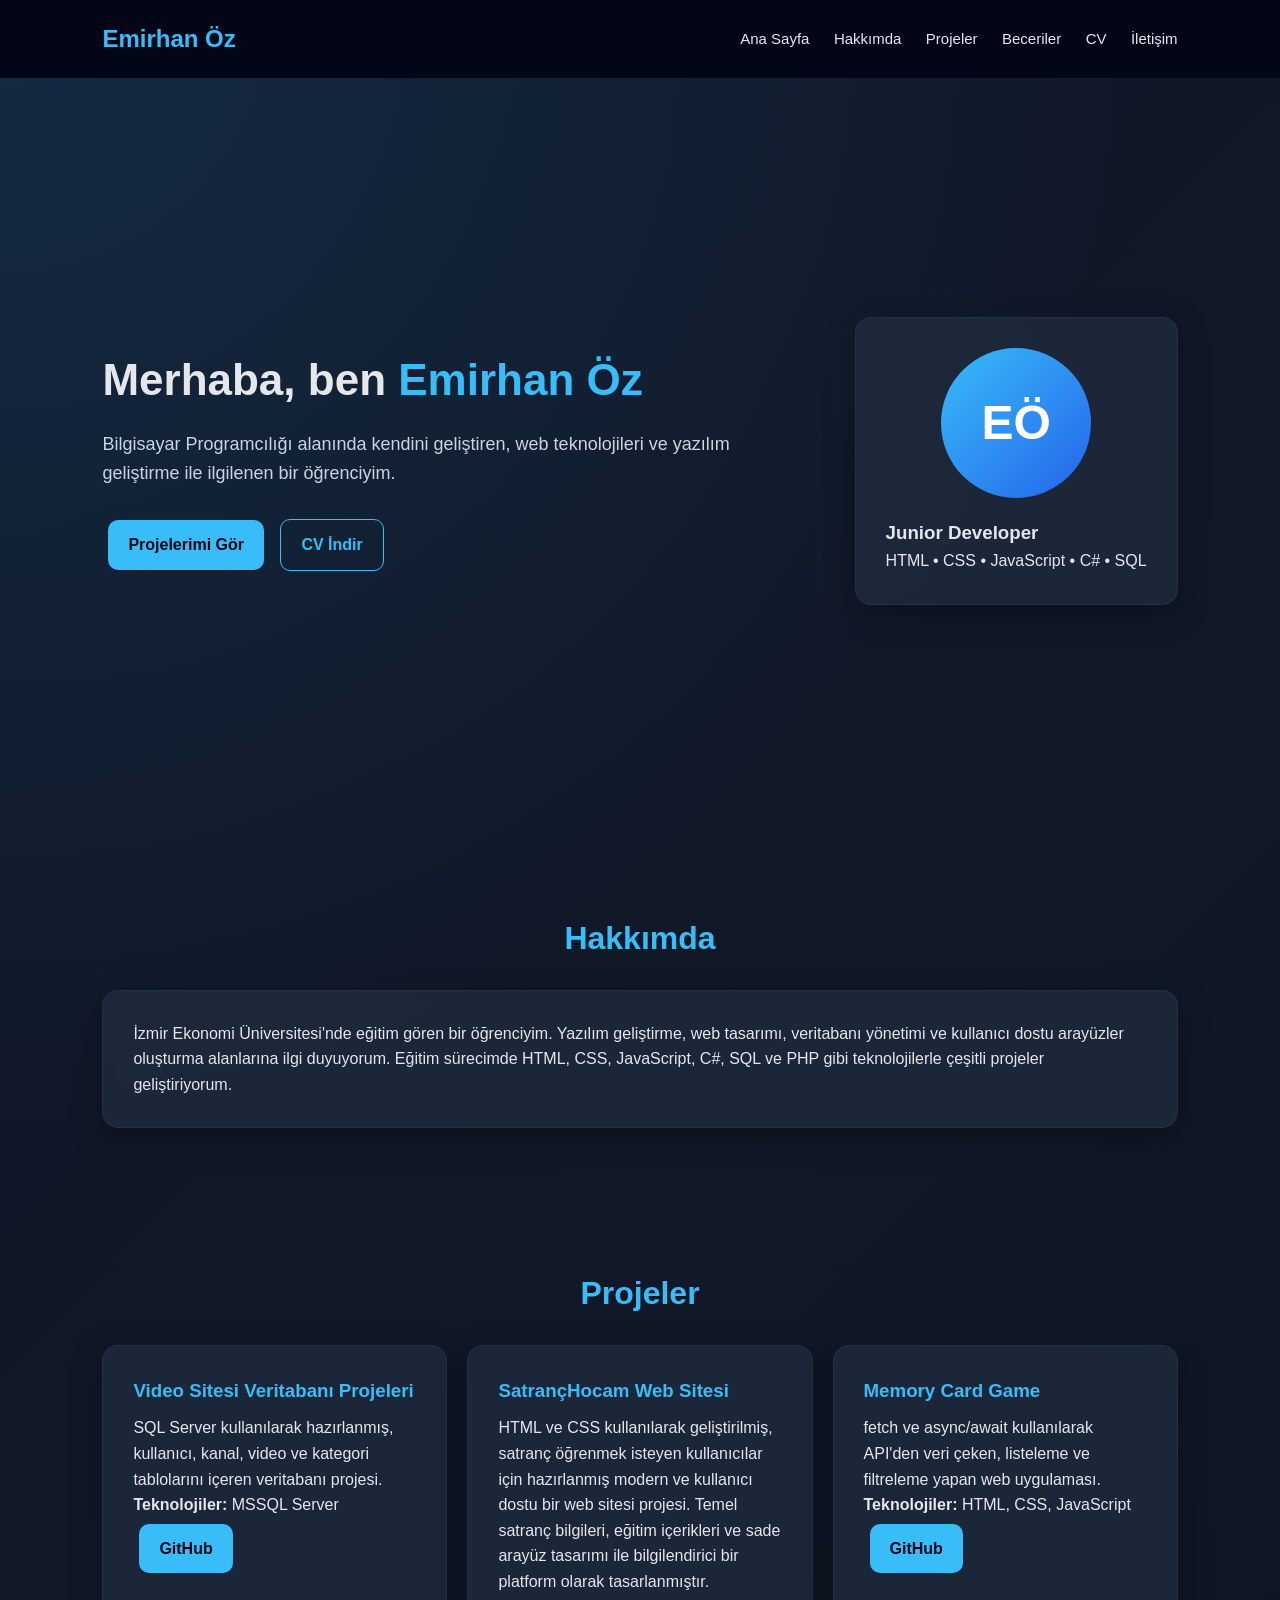
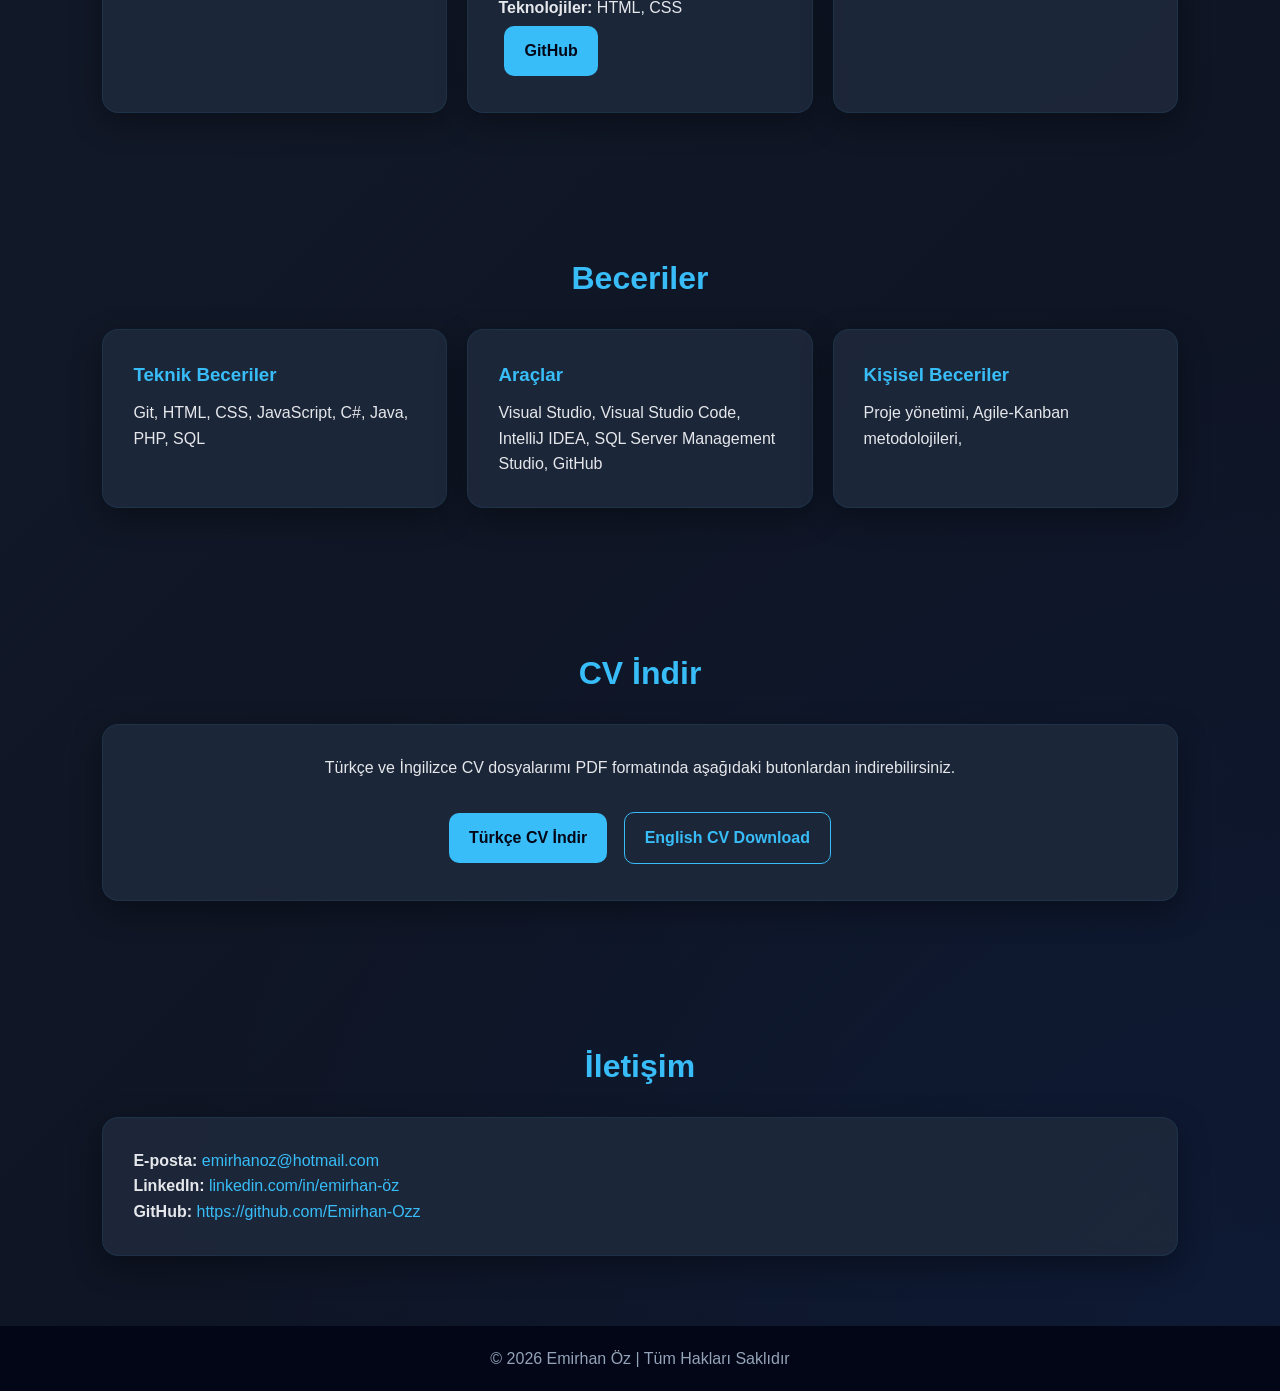
==== index.html @ 1fc951bc "Add files via upload" ====
<!DOCTYPE html>
<html lang="tr">
<head>
    <meta charset="UTF-8" />
    <meta name="viewport" content="width=device-width, initial-scale=1.0" />
    <title>Emirhan Öz | Portfolyo</title>
    <link rel="stylesheet" href="style.css" />
    <script src = "script.js"> </script>
</head>
<body>
    <header>
        <h1>Emirhan Öz</h1>
        <nav>
            <a href="#home">Ana Sayfa</a>
            <a href="#about">Hakkımda</a>
            <a href="#projects">Projeler</a>
            <a href="#skills">Beceriler</a>
            <a href="#cv">CV</a>
            <a href="#contact">İletişim</a>
        </nav>
    </header>

    <section class="hero" id="home">
        <div class="hero-text">
            <h2>Merhaba, ben <span>Emirhan Öz</span></h2>
            <p>Bilgisayar Programcılığı alanında kendini geliştiren, web teknolojileri ve yazılım geliştirme ile ilgilenen bir öğrenciyim.</p>
            <a href="#projects" class="btn">Projelerimi Gör</a>
            <a href="#cv" class="btn btn-outline">CV İndir</a>
        </div>

        <div class="hero-card">
            <div class="profile-circle">EÖ</div>
            <h3>Junior Developer</h3>
            <p>HTML • CSS • JavaScript • C# • SQL</p>
        </div>
    </section>

    <section class="about" id="about">
        <h2 class="section-title">Hakkımda</h2>
        <div class="about-box">
            <p>İzmir Ekonomi Üniversitesi'nde eğitim gören bir öğrenciyim. Yazılım geliştirme, web tasarımı, veritabanı yönetimi ve kullanıcı dostu arayüzler oluşturma alanlarına ilgi duyuyorum. Eğitim sürecimde HTML, CSS, JavaScript, C#, SQL ve PHP gibi teknolojilerle çeşitli projeler geliştiriyorum.</p>
        </div>
    </section>

    <section class="projects" id="projects">
        <h2 class="section-title">Projeler</h2>
        <div class="project-grid">
            <div class="project-card">
                <h3>Video Sitesi Veritabanı Projeleri</h3>
                <p>SQL Server kullanılarak hazırlanmış, kullanıcı, kanal, video ve kategori tablolarını içeren veritabanı projesi.</p>
                <p><strong>Teknolojiler:</strong> MSSQL Server</p>
                <a href="https://github.com/Emirhan-Ozz/MSSQL_Projeler" class="btn" target="_blank">GitHub</a>
            </div>

            <div class="project-card">
                <h3>SatrançHocam Web Sitesi</h3>
                <p>HTML ve CSS kullanılarak geliştirilmiş, satranç öğrenmek isteyen kullanıcılar için hazırlanmış modern ve kullanıcı dostu bir web sitesi projesi. Temel satranç bilgileri, eğitim içerikleri ve sade arayüz tasarımı ile bilgilendirici bir platform olarak tasarlanmıştır.</p>
                <p><strong>Teknolojiler:</strong> HTML, CSS</p>
                <a href="https://github.com/Emirhan-Ozz/20252425222_SatrancHocamProje" class="btn" target="_blank">GitHub</a>
            </div>

            <div class="project-card">
                <h3>Memory Card Game</h3>
                <p>fetch ve async/await kullanılarak API'den veri çeken, listeleme ve filtreleme yapan web uygulaması.</p>
                <p><strong>Teknolojiler:</strong> HTML, CSS, JavaScript</p>
                <a href="https://github.com/kullaniciadi/proje3" class="btn" target="_blank">GitHub</a>
            </div>
        </div>
    </section>

    <section class="skills" id="skills">
        <h2 class="section-title">Beceriler</h2>
        <div class="skill-grid">
            <div class="skill-card">
                <h3>Teknik Beceriler</h3>
                <p> Git, HTML, CSS, JavaScript, C#, Java, PHP, SQL</p>
            </div>

            <div class="skill-card">
                <h3>Araçlar</h3>
                <p>Visual Studio, Visual Studio Code, IntelliJ IDEA, SQL Server Management Studio, GitHub</p>
            </div>

            <div class="skill-card">
                <h3>Kişisel Beceriler</h3>
                <p>Proje yönetimi, Agile-Kanban metodolojileri, </p>
            </div>
        </div>
    </section>

    <section class="cv" id="cv">
        <h2 class="section-title">CV İndir</h2>
        <div class="cv-box" style="text-align:center;">
            <p>Türkçe ve İngilizce CV dosyalarımı PDF formatında aşağıdaki butonlardan indirebilirsiniz.</p>
            <br>
            <a href="cv-tr.pdf" class="btn" download>Türkçe CV İndir</a>
            <a href="cv-en.pdf" class="btn btn-outline" download>English CV Download</a>
        </div>
    </section>

    <section class="contact" id="contact">
        <h2 class="section-title">İletişim</h2>
        <div class="contact-box">
            <p><strong>E-posta:</strong> <a href="mailto:ornekmail@gmail.com">emirhanoz@hotmail.com</a></p>
            <p><strong>LinkedIn:</strong> <a href="https://www.linkedin.com/in/emirhan-%C3%B6z-a84a38223/" target="_blank">linkedin.com/in/emirhan-öz</a> </p>
            <p><strong>GitHub:</strong> <a href="https://github.com/kullaniciadi" target="_blank">https://github.com/Emirhan-Ozz</a></p>
        </div>
    </section>

    <footer>
        <p>© 2026 Emirhan Öz | Tüm Hakları Saklıdır</p>
    </footer>
    <script src="script.js"></script>
</body>
</html>
---- style.css ----
* {
    margin: 0;
    padding: 0;
    box-sizing: border-box;
    font-family: Arial, sans-serif;
}

html {
    scroll-behavior: smooth;
}

body {
    background:
        radial-gradient(circle at top left, rgba(56, 189, 248, 0.12), transparent 35%),
        radial-gradient(circle at bottom right, rgba(37, 99, 235, 0.10), transparent 35%),
        linear-gradient(135deg, #0f172a 0%, #111827 45%, #0b1120 100%);
    color: #e5e7eb;
    line-height: 1.6;
    min-height: 100vh;
}

header {
    background-color: #020617;
    padding: 20px 8%;
    display: flex;
    justify-content: space-between;
    align-items: center;
    position: sticky;
    top: 0;
    z-index: 1000;
}

header h1 {
    color: #38bdf8;
    font-size: 24px;
}

nav a {
    color: #e5e7eb;
    text-decoration: none;
    margin-left: 20px;
    font-size: 15px;
}

nav a:hover {
    color: #38bdf8;
}

section {
    padding: 70px 8%;
}

.section-title {
    font-size: 32px;
    color: #38bdf8;
    margin-bottom: 25px;
    text-align: center;
}

.hero {
    min-height: 85vh;
    display: flex;
    align-items: center;
    justify-content: space-between;
    gap: 40px;
}

.hero-text {
    max-width: 650px;
}

.hero-text h2 {
    font-size: 44px;
    margin-bottom: 15px;
}

.hero-text h2 span {
    color: #38bdf8;
}

.hero-text p {
    font-size: 18px;
    color: #cbd5e1;
    margin-bottom: 25px;
}

.hero-card,
.about-box,
.cv-box,
.contact-box,
.project-card,
.skill-card {
    background-color: rgba(30, 41, 59, 0.92);
    padding: 30px;
    border-radius: 16px;
    box-shadow: 0 10px 30px rgba(0, 0, 0, 0.35);
    backdrop-filter: blur(6px);
    border: 1px solid rgba(56, 189, 248, 0.08);
}

.profile-circle {
    width: 150px;
    height: 150px;
    border-radius: 50%;
    background: linear-gradient(135deg, #38bdf8, #2563eb);
    margin: 0 auto 20px;
    display: flex;
    align-items: center;
    justify-content: center;
    font-size: 48px;
    font-weight: bold;
    color: white;
}

.btn {
    display: inline-block;
    background-color: #38bdf8;
    color: #020617;
    padding: 12px 20px;
    border-radius: 10px;
    text-decoration: none;
    font-weight: bold;
    margin: 6px;
}

.btn:hover {
    background-color: #0ea5e9;
}

.btn-outline {
    background-color: transparent;
    color: #38bdf8;
    border: 1px solid #38bdf8;
}

.project-grid,
.skill-grid {
    display: grid;
    grid-template-columns: repeat(auto-fit, minmax(240px, 1fr));
    gap: 20px;
}

.project-card h3,
.skill-card h3 {
    color: #38bdf8;
    margin-bottom: 10px;
}

.cv-box {
    text-align: center;
}

.contact-box a {
    color: #38bdf8;
    text-decoration: none;
}

footer {
    background-color: #020617;
    text-align: center;
    padding: 20px;
    color: #94a3b8;
}

@media (max-width: 768px) {
    header {
        flex-direction: column;
        gap: 15px;
    }

    nav a {
        display: inline-block;
        margin: 5px 8px;
    }

    .hero {
        flex-direction: column;
        text-align: center;
    }

    .hero-text h2 {
        font-size: 34px;
    }
}
@media (max-width: 992px) {
    .hero {
        flex-direction: column;
        text-align: center;
    }

    .hero-text {
        max-width: 100%;
    }

    .hero-card {
        width: 100%;
        max-width: 350px;
    }
}

@media (max-width: 768px) {
    header {
        flex-direction: column;
        gap: 15px;
        padding: 18px 5%;
    }

    nav {
        text-align: center;
    }

    nav a {
        display: inline-block;
        margin: 6px 8px;
        font-size: 14px;
    }

    section {
        padding: 50px 5%;
    }

    .hero {
        min-height: auto;
        padding-top: 60px;
    }

    .hero-text h2 {
        font-size: 32px;
    }

    .hero-text p {
        font-size: 16px;
    }

    .section-title {
        font-size: 28px;
    }

    .project-grid,
    .skill-grid {
        grid-template-columns: 1fr;
    }

    .about-box,
    .cv-box,
    .contact-box,
    .project-card,
    .skill-card {
        padding: 22px;
    }
}

@media (max-width: 480px) {
    header h1 {
        font-size: 20px;
    }

    nav a {
        font-size: 13px;
        margin: 5px;
    }

    .hero-text h2 {
        font-size: 27px;
    }

    .profile-circle {
        width: 120px;
        height: 120px;
        font-size: 38px;
    }

    .btn {
        display: block;
        width: 100%;
        text-align: center;
        margin: 10px 0;
    }

    .section-title {
        font-size: 24px;
    }
}
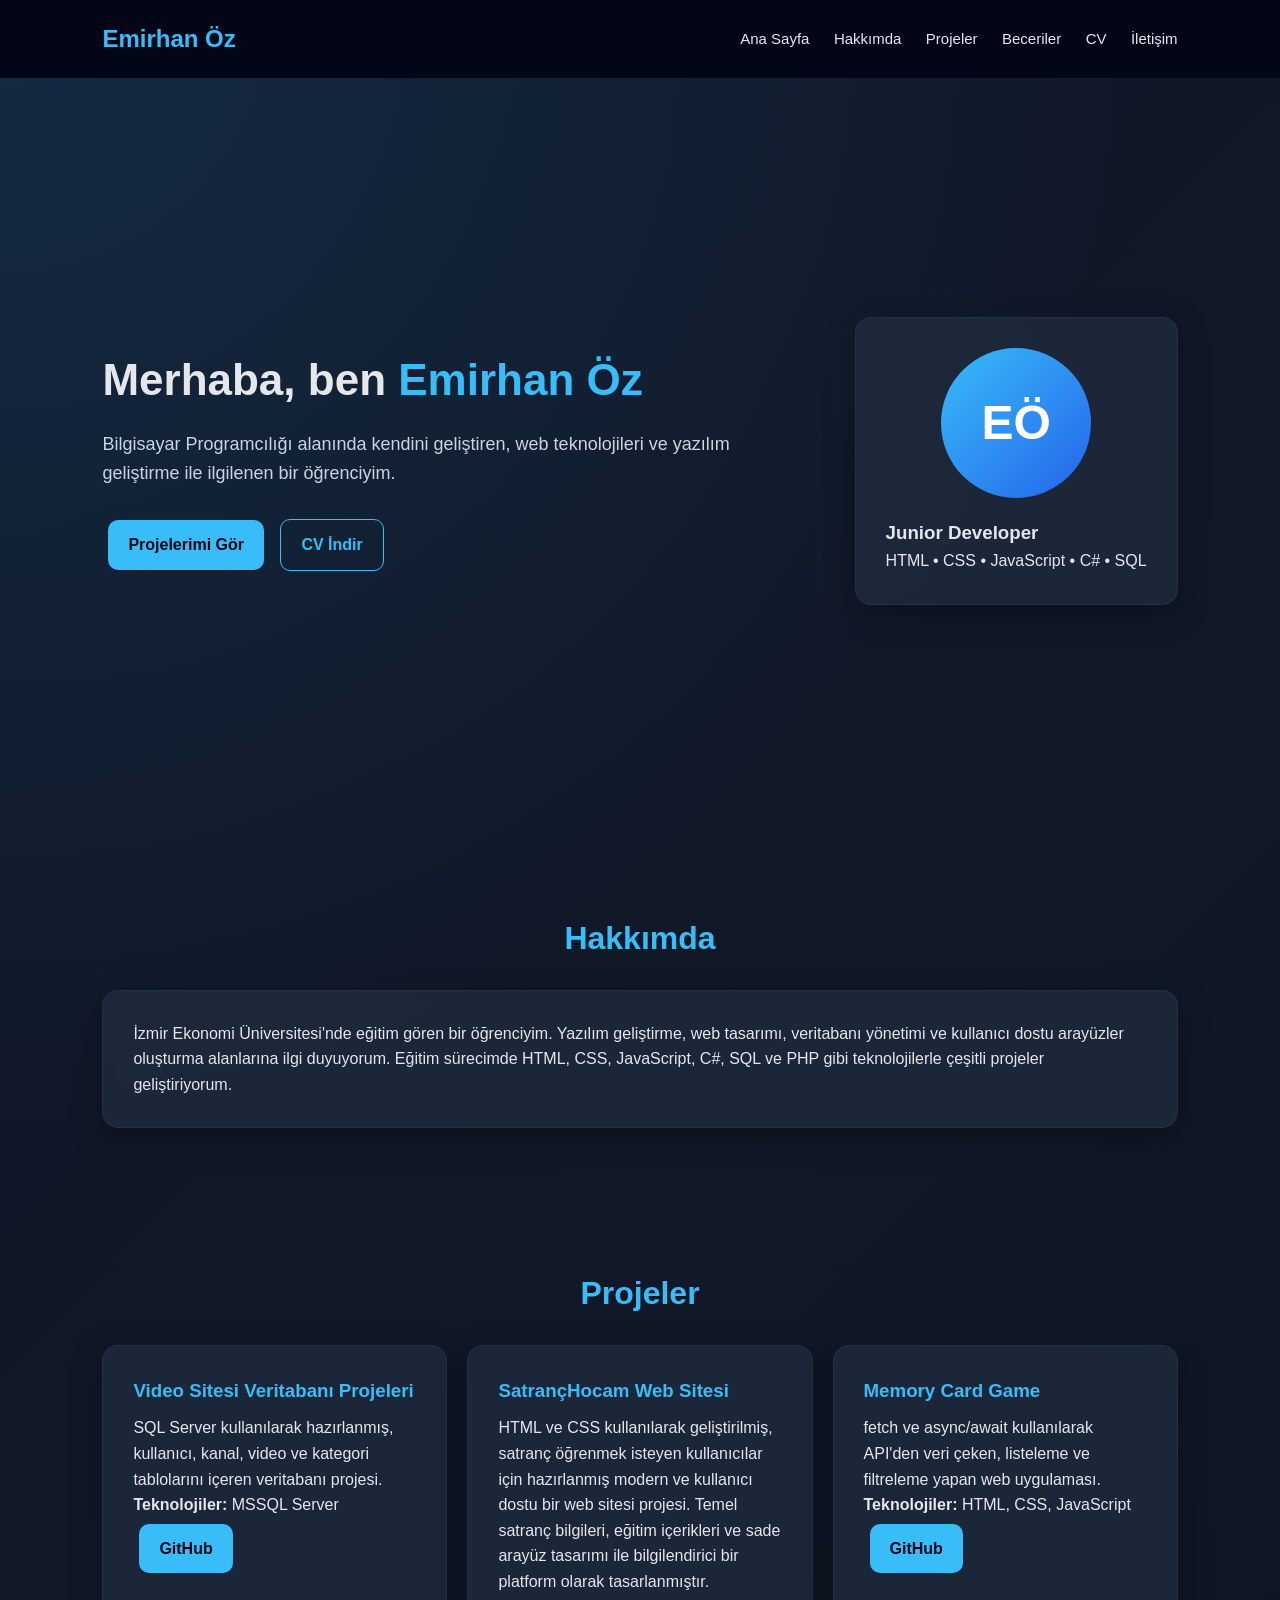
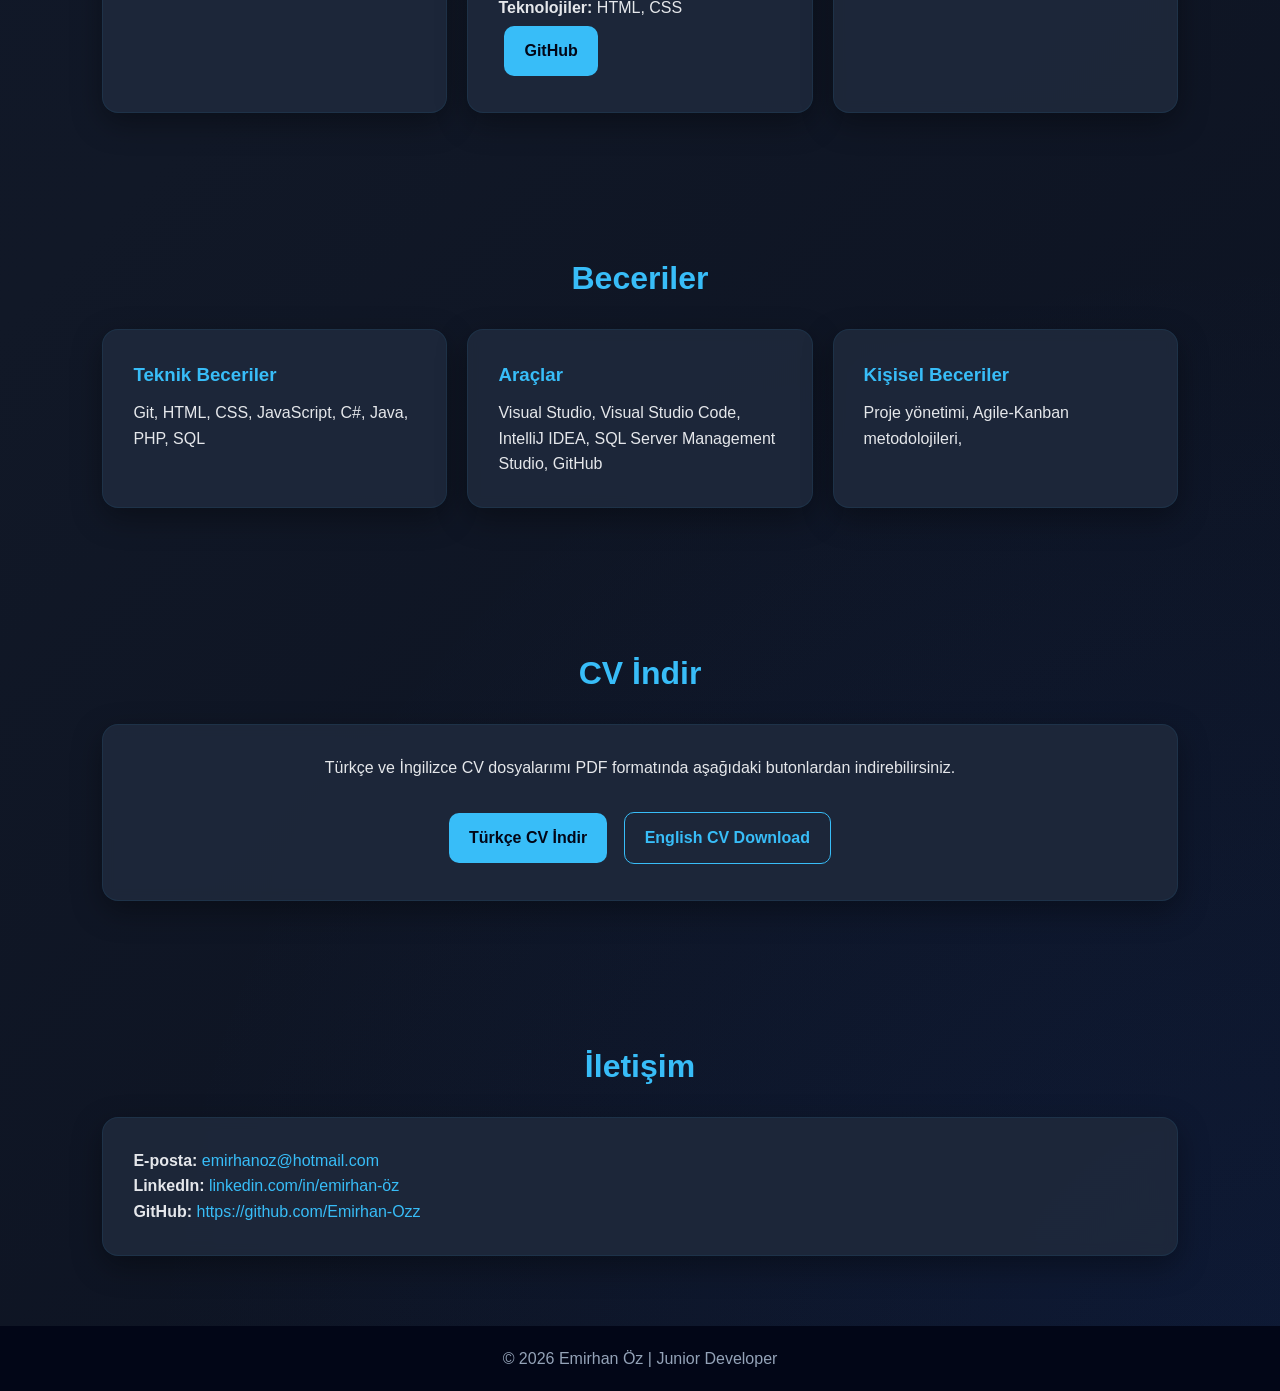
==== commit edbb9f17: "png for site icon + footer updated" ====
--- a/index.html
+++ b/index.html
@@ -6,6 +6,7 @@
     <title>Emirhan Öz | Portfolyo</title>
     <link rel="stylesheet" href="style.css" />
     <script src = "script.js"> </script>
+    <link rel="icon" type="image/png" href="foto.png">
 </head>
 <body>
     <header>
@@ -93,22 +94,22 @@
         <div class="cv-box" style="text-align:center;">
             <p>Türkçe ve İngilizce CV dosyalarımı PDF formatında aşağıdaki butonlardan indirebilirsiniz.</p>
             <br>
-            <a href="cv-tr.pdf" class="btn" download>Türkçe CV İndir</a>
-            <a href="cv-en.pdf" class="btn btn-outline" download>English CV Download</a>
+            <a href="Emirhan Öz CV2026 Türkçe.pdf" class="btn" download>Türkçe CV İndir</a>
+            <a href="Emirhan Öz CV2026 English.pdf" class="btn btn-outline" download>English CV Download</a>
         </div>
     </section>
 
     <section class="contact" id="contact">
         <h2 class="section-title">İletişim</h2>
         <div class="contact-box">
-            <p><strong>E-posta:</strong> <a href="mailto:ornekmail@gmail.com">emirhanoz@hotmail.com</a></p>
+            <p><strong>E-posta:</strong> <a href="mailto:emirhanoz@hotmail.com">emirhanoz@hotmail.com</a></p>
             <p><strong>LinkedIn:</strong> <a href="https://www.linkedin.com/in/emirhan-%C3%B6z-a84a38223/" target="_blank">linkedin.com/in/emirhan-öz</a> </p>
-            <p><strong>GitHub:</strong> <a href="https://github.com/kullaniciadi" target="_blank">https://github.com/Emirhan-Ozz</a></p>
+            <p><strong>GitHub:</strong> <a href="https://github.com/Emirhan-Ozz" target="_blank">https://github.com/Emirhan-Ozz</a></p>
         </div>
     </section>
 
     <footer>
-        <p>© 2026 Emirhan Öz | Tüm Hakları Saklıdır</p>
+        <p>© 2026 Emirhan Öz | Junior Developer </p>
     </footer>
     <script src="script.js"></script>
 </body>
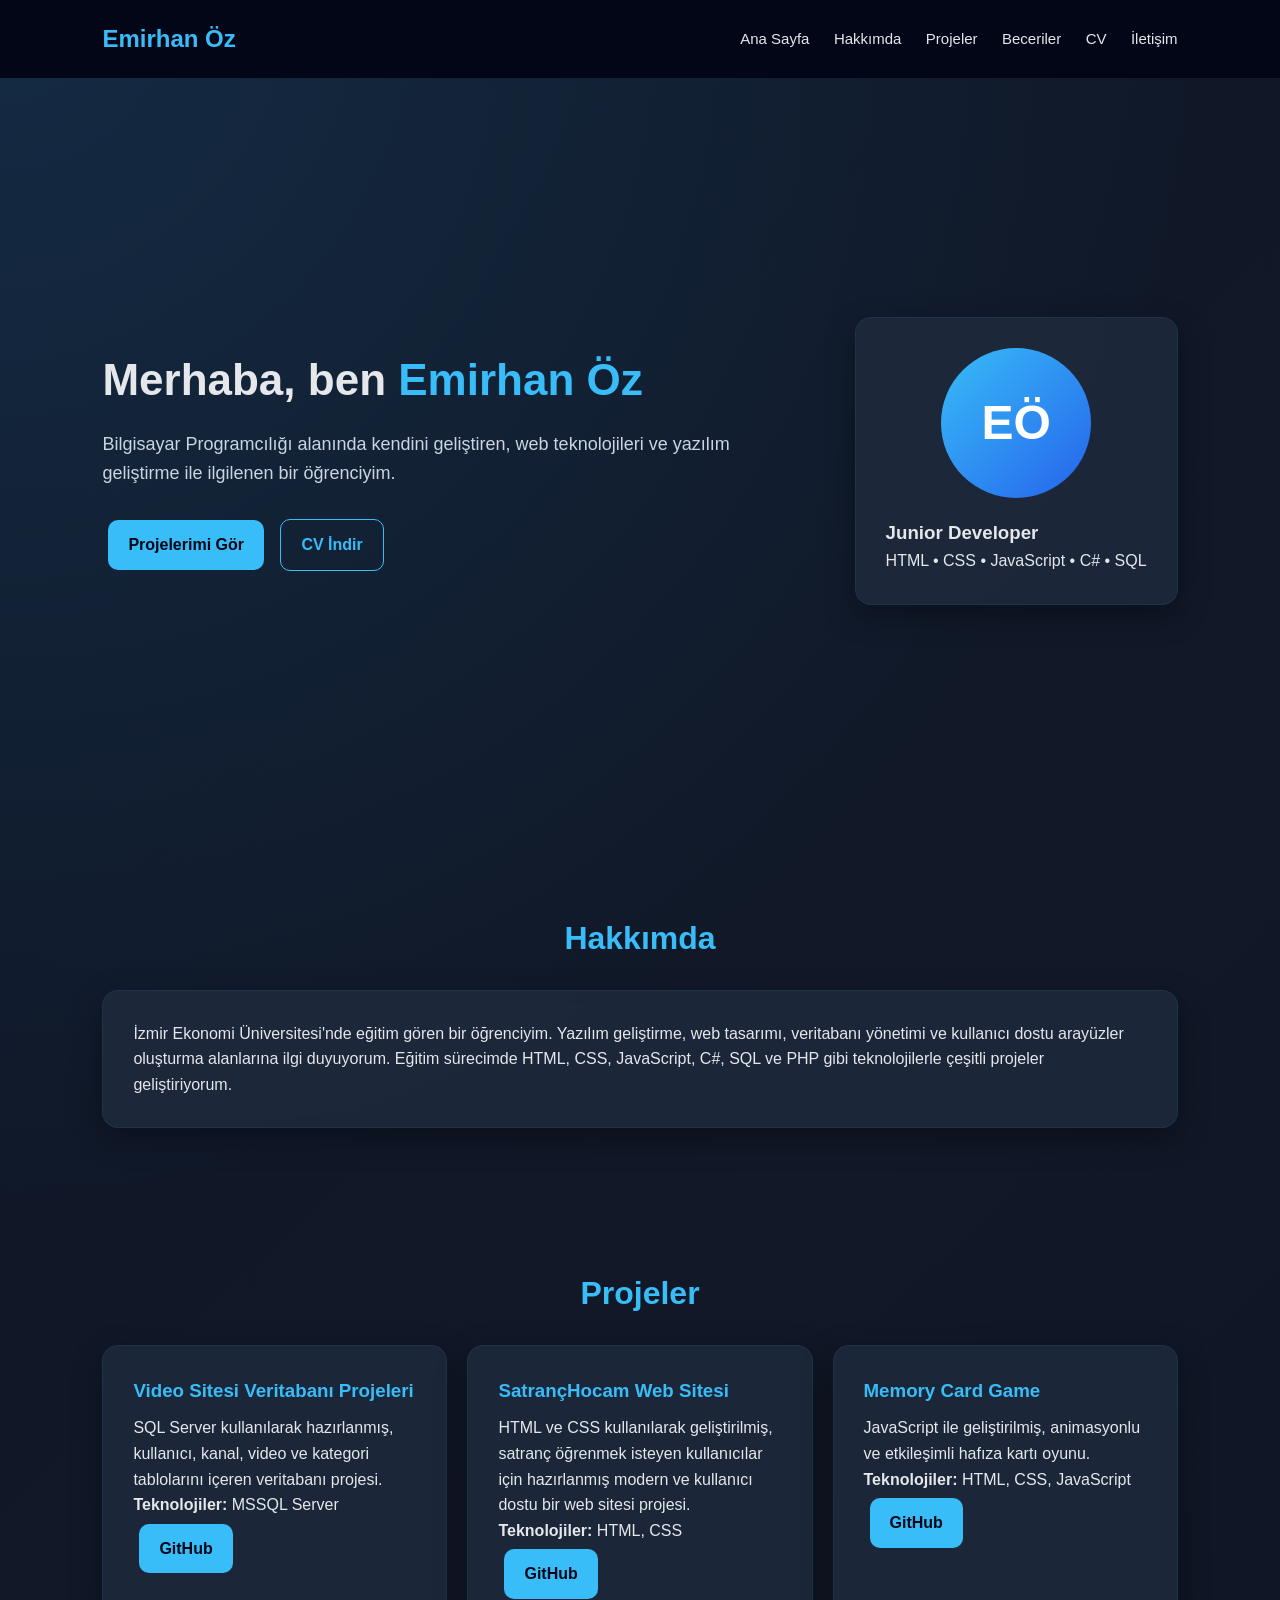
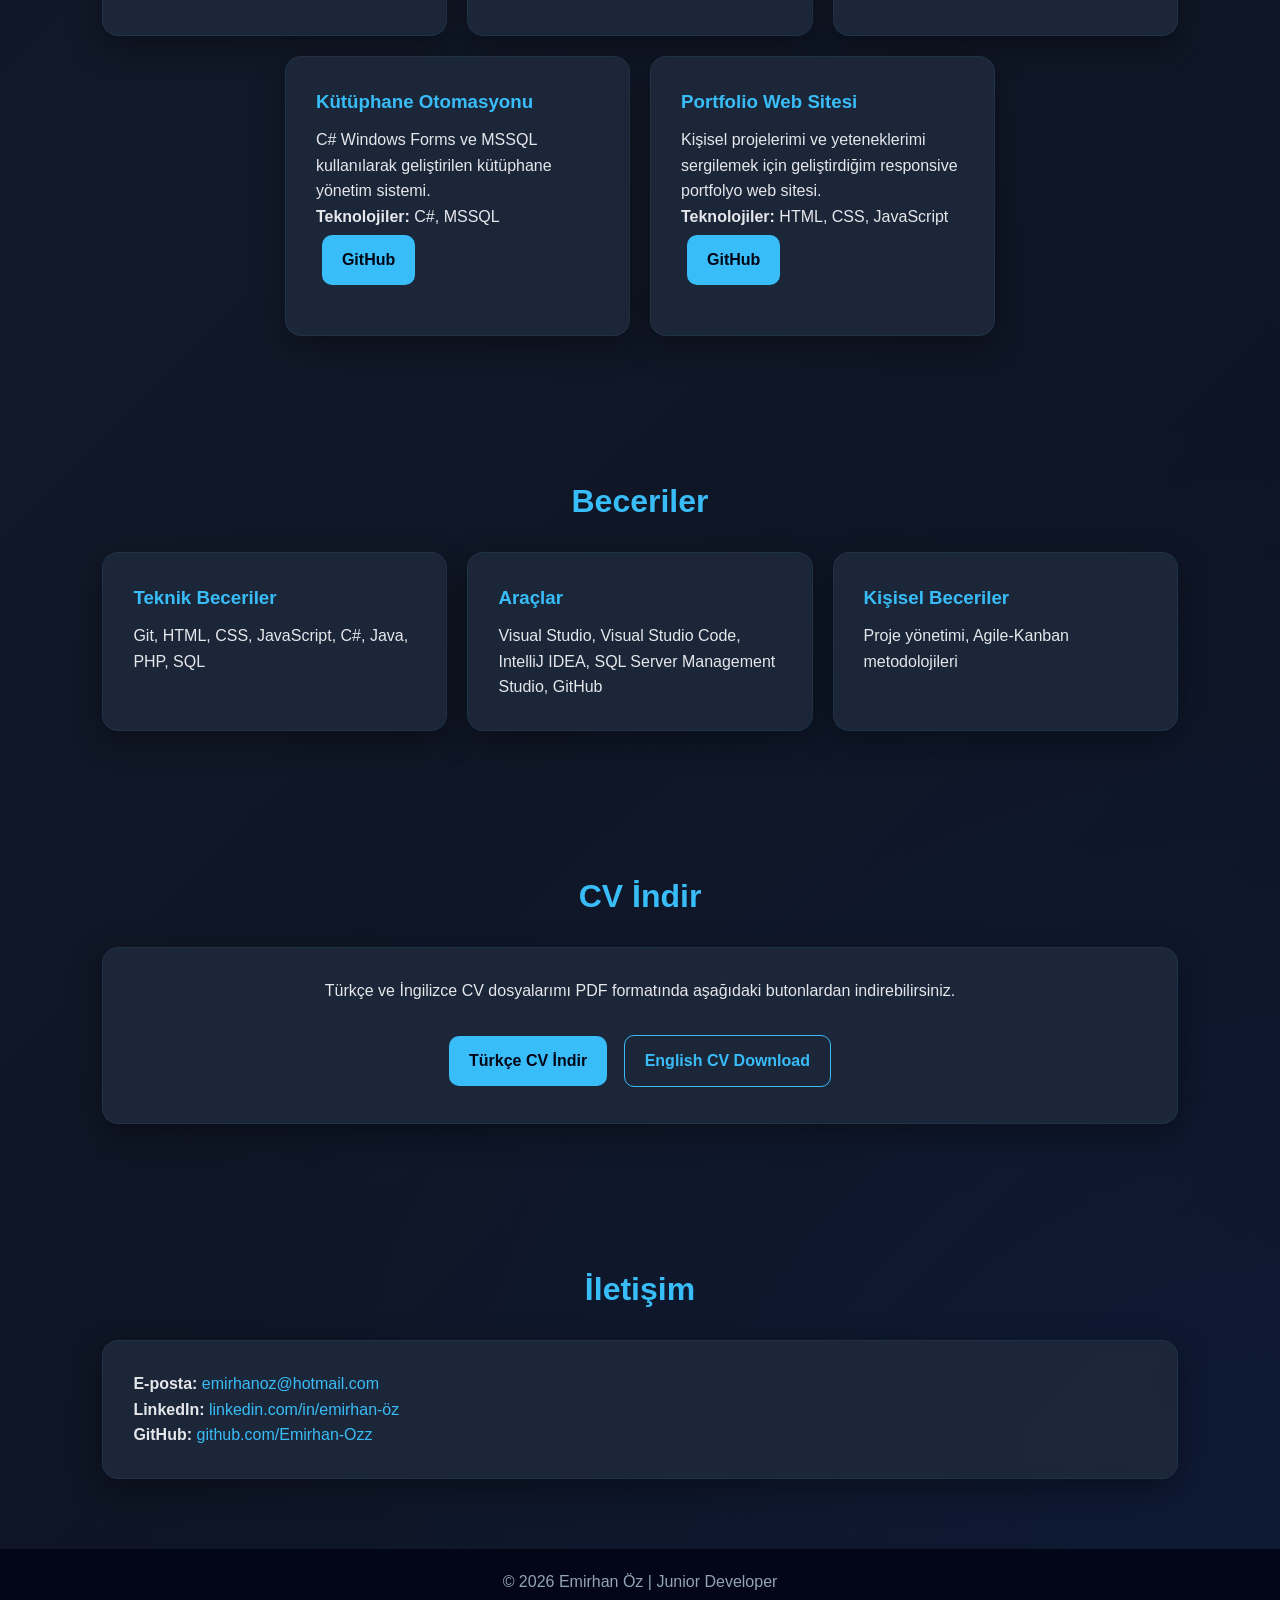
==== commit 5e4d81af: "projeler kısmı yeni açıklamalar ve yeni proje cardları eklendi." ====
--- a/index.html
+++ b/index.html
@@ -5,7 +5,6 @@
     <meta name="viewport" content="width=device-width, initial-scale=1.0" />
     <title>Emirhan Öz | Portfolyo</title>
     <link rel="stylesheet" href="style.css" />
-    <script src = "script.js"> </script>
     <link rel="icon" type="image/png" href="foto.png">
 </head>
 <body>
@@ -45,6 +44,7 @@
 
     <section class="projects" id="projects">
         <h2 class="section-title">Projeler</h2>
+
         <div class="project-grid">
             <div class="project-card">
                 <h3>Video Sitesi Veritabanı Projeleri</h3>
@@ -55,16 +55,30 @@
 
             <div class="project-card">
                 <h3>SatrançHocam Web Sitesi</h3>
-                <p>HTML ve CSS kullanılarak geliştirilmiş, satranç öğrenmek isteyen kullanıcılar için hazırlanmış modern ve kullanıcı dostu bir web sitesi projesi. Temel satranç bilgileri, eğitim içerikleri ve sade arayüz tasarımı ile bilgilendirici bir platform olarak tasarlanmıştır.</p>
+                <p>HTML ve CSS kullanılarak geliştirilmiş, satranç öğrenmek isteyen kullanıcılar için hazırlanmış modern ve kullanıcı dostu bir web sitesi projesi.</p>
                 <p><strong>Teknolojiler:</strong> HTML, CSS</p>
                 <a href="https://github.com/Emirhan-Ozz/20252425222_SatrancHocamProje" class="btn" target="_blank">GitHub</a>
             </div>
 
             <div class="project-card">
                 <h3>Memory Card Game</h3>
-                <p>fetch ve async/await kullanılarak API'den veri çeken, listeleme ve filtreleme yapan web uygulaması.</p>
+                <p>JavaScript ile geliştirilmiş, animasyonlu ve etkileşimli hafıza kartı oyunu.</p>
                 <p><strong>Teknolojiler:</strong> HTML, CSS, JavaScript</p>
-                <a href="https://github.com/kullaniciadi/proje3" class="btn" target="_blank">GitHub</a>
+                <a href="https://github.com/Emirhan-Ozz/MemoryCardGame" class="btn" target="_blank">GitHub</a>
+            </div>
+
+            <div class="project-card">
+                <h3>Kütüphane Otomasyonu</h3>
+                <p>C# Windows Forms ve MSSQL kullanılarak geliştirilen kütüphane yönetim sistemi.</p>
+                <p><strong>Teknolojiler:</strong> C#, MSSQL</p>
+                <a href="https://github.com/Emirhan-Ozz/KutuphaneOtomasyonu" class="btn" target="_blank">GitHub</a>
+            </div>
+
+            <div class="project-card">
+                <h3>Portfolio Web Sitesi</h3>
+                <p>Kişisel projelerimi ve yeteneklerimi sergilemek için geliştirdiğim responsive portfolyo web sitesi.</p>
+                <p><strong>Teknolojiler:</strong> HTML, CSS, JavaScript</p>
+                <a href="https://github.com/Emirhan-Ozz/Portfolyo-Sitesi" class="btn" target="_blank">GitHub</a>
             </div>
         </div>
     </section>
@@ -74,7 +88,7 @@
         <div class="skill-grid">
             <div class="skill-card">
                 <h3>Teknik Beceriler</h3>
-                <p> Git, HTML, CSS, JavaScript, C#, Java, PHP, SQL</p>
+                <p>Git, HTML, CSS, JavaScript, C#, Java, PHP, SQL</p>
             </div>
 
             <div class="skill-card">
@@ -84,14 +98,14 @@
 
             <div class="skill-card">
                 <h3>Kişisel Beceriler</h3>
-                <p>Proje yönetimi, Agile-Kanban metodolojileri, </p>
+                <p>Proje yönetimi, Agile-Kanban metodolojileri</p>
             </div>
         </div>
     </section>
 
     <section class="cv" id="cv">
         <h2 class="section-title">CV İndir</h2>
-        <div class="cv-box" style="text-align:center;">
+        <div class="cv-box">
             <p>Türkçe ve İngilizce CV dosyalarımı PDF formatında aşağıdaki butonlardan indirebilirsiniz.</p>
             <br>
             <a href="Emirhan Öz CV2026 Türkçe.pdf" class="btn" download>Türkçe CV İndir</a>
@@ -103,14 +117,15 @@
         <h2 class="section-title">İletişim</h2>
         <div class="contact-box">
             <p><strong>E-posta:</strong> <a href="mailto:emirhanoz@hotmail.com">emirhanoz@hotmail.com</a></p>
-            <p><strong>LinkedIn:</strong> <a href="https://www.linkedin.com/in/emirhan-%C3%B6z-a84a38223/" target="_blank">linkedin.com/in/emirhan-öz</a> </p>
-            <p><strong>GitHub:</strong> <a href="https://github.com/Emirhan-Ozz" target="_blank">https://github.com/Emirhan-Ozz</a></p>
+            <p><strong>LinkedIn:</strong> <a href="https://www.linkedin.com/in/emirhan-%C3%B6z-a84a38223/" target="_blank">linkedin.com/in/emirhan-öz</a></p>
+            <p><strong>GitHub:</strong> <a href="https://github.com/Emirhan-Ozz" target="_blank">github.com/Emirhan-Ozz</a></p>
         </div>
     </section>
 
     <footer>
-        <p>© 2026 Emirhan Öz | Junior Developer </p>
+        <p>© 2026 Emirhan Öz | Junior Developer</p>
     </footer>
+
     <script src="script.js"></script>
 </body>
-</html>
+</html>
--- a/style.css
+++ b/style.css
@@ -88,7 +88,6 @@
 .about-box,
 .cv-box,
 .contact-box,
-.project-card,
 .skill-card {
     background-color: rgba(30, 41, 59, 0.92);
     padding: 30px;
@@ -133,17 +132,52 @@
     border: 1px solid #38bdf8;
 }
 
-.project-grid,
+.project-grid {
+    display: grid;
+    grid-template-columns: repeat(6, 1fr);
+    gap: 20px;
+}
+
+.project-card {
+    background-color: rgba(30, 41, 59, 0.92);
+    padding: 30px;
+    border-radius: 16px;
+    box-shadow: 0 10px 30px rgba(0, 0, 0, 0.35);
+    backdrop-filter: blur(6px);
+    border: 1px solid rgba(56, 189, 248, 0.08);
+    min-height: 280px;
+}
+
+.project-card:nth-child(1) {
+    grid-column: 1 / 3;
+}
+
+.project-card:nth-child(2) {
+    grid-column: 3 / 5;
+}
+
+.project-card:nth-child(3) {
+    grid-column: 5 / 7;
+}
+
+.project-card:nth-child(4) {
+    grid-column: 2 / 4;
+}
+
+.project-card:nth-child(5) {
+    grid-column: 4 / 6;
+}
+
+.project-card h3,
+.skill-card h3 {
+    color: #38bdf8;
+    margin-bottom: 10px;
+}
+
 .skill-grid {
     display: grid;
     grid-template-columns: repeat(auto-fit, minmax(240px, 1fr));
     gap: 20px;
-}
-
-.project-card h3,
-.skill-card h3 {
-    color: #38bdf8;
-    margin-bottom: 10px;
 }
 
 .cv-box {
@@ -162,26 +196,6 @@
     color: #94a3b8;
 }
 
-@media (max-width: 768px) {
-    header {
-        flex-direction: column;
-        gap: 15px;
-    }
-
-    nav a {
-        display: inline-block;
-        margin: 5px 8px;
-    }
-
-    .hero {
-        flex-direction: column;
-        text-align: center;
-    }
-
-    .hero-text h2 {
-        font-size: 34px;
-    }
-}
 @media (max-width: 992px) {
     .hero {
         flex-direction: column;
@@ -195,6 +209,18 @@
     .hero-card {
         width: 100%;
         max-width: 350px;
+    }
+
+    .project-grid {
+        grid-template-columns: repeat(2, 1fr);
+    }
+
+    .project-card:nth-child(1),
+    .project-card:nth-child(2),
+    .project-card:nth-child(3),
+    .project-card:nth-child(4),
+    .project-card:nth-child(5) {
+        grid-column: auto;
     }
 }
 
